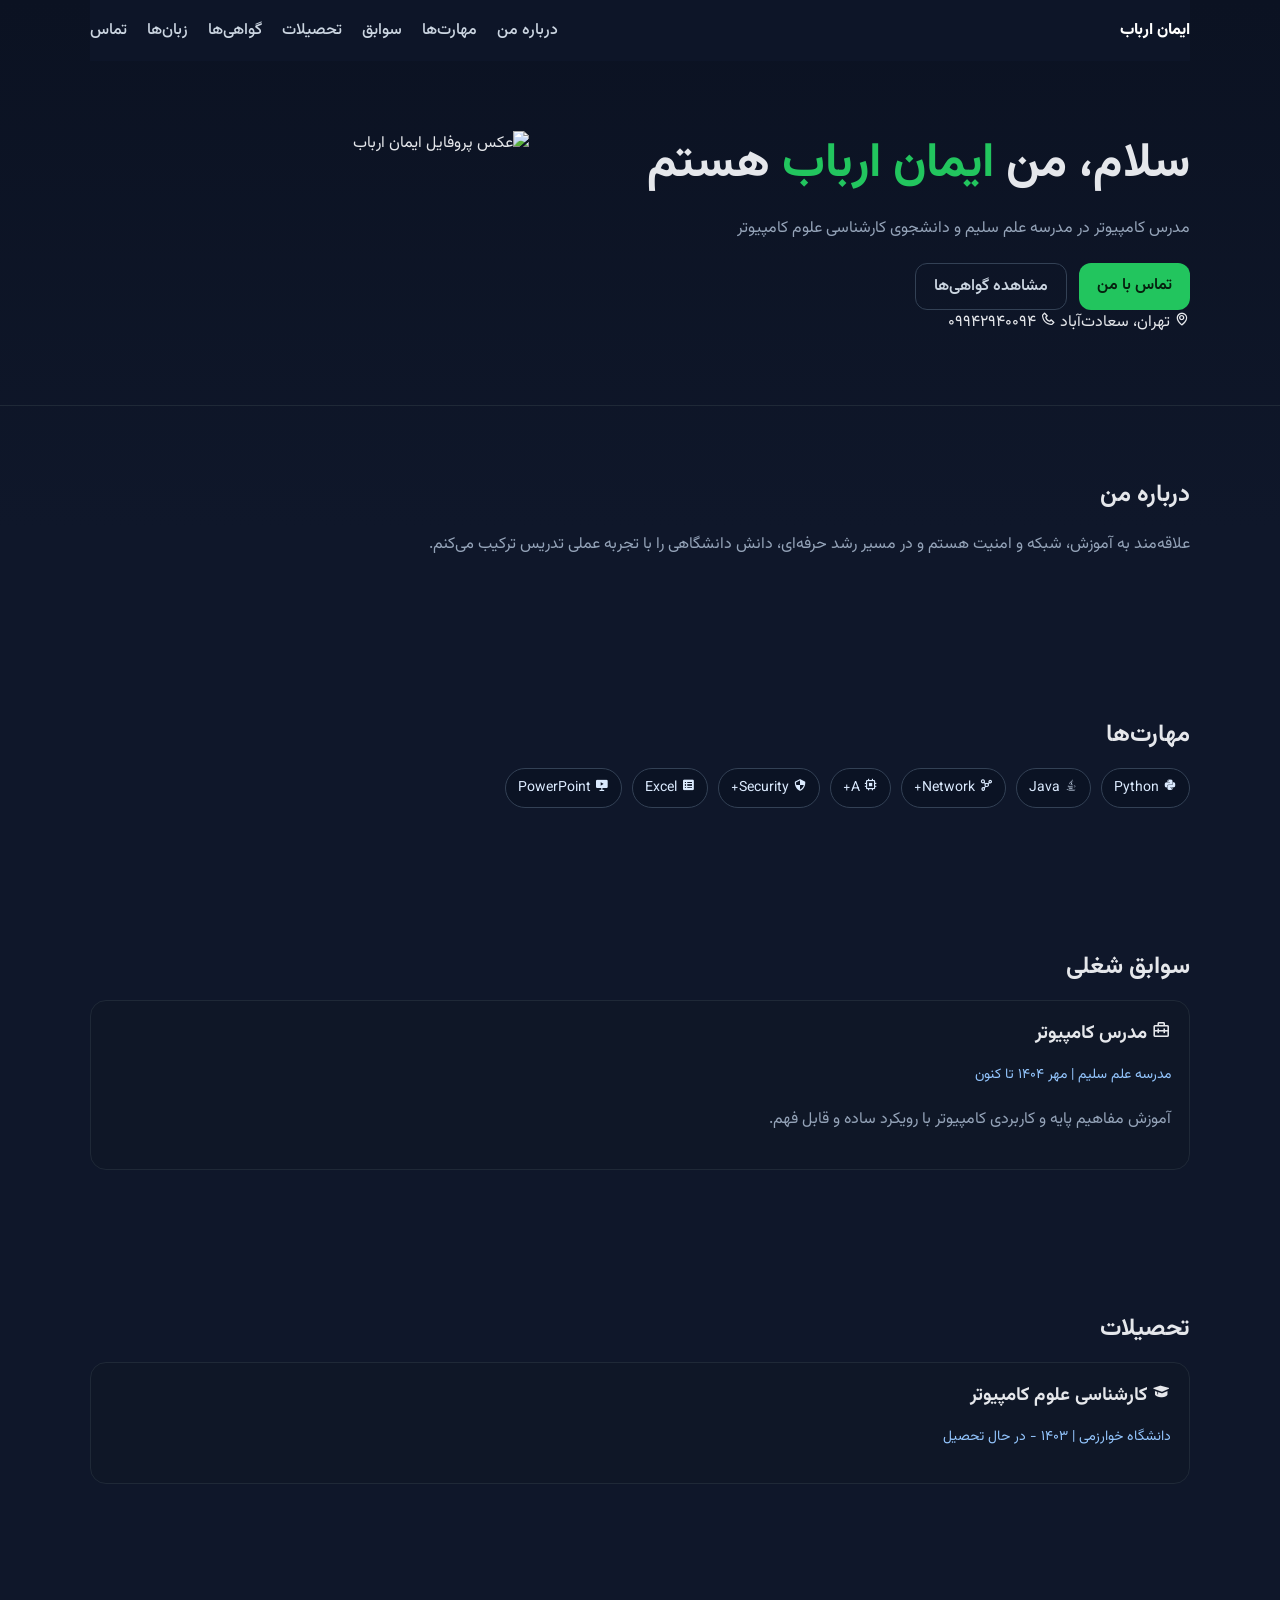
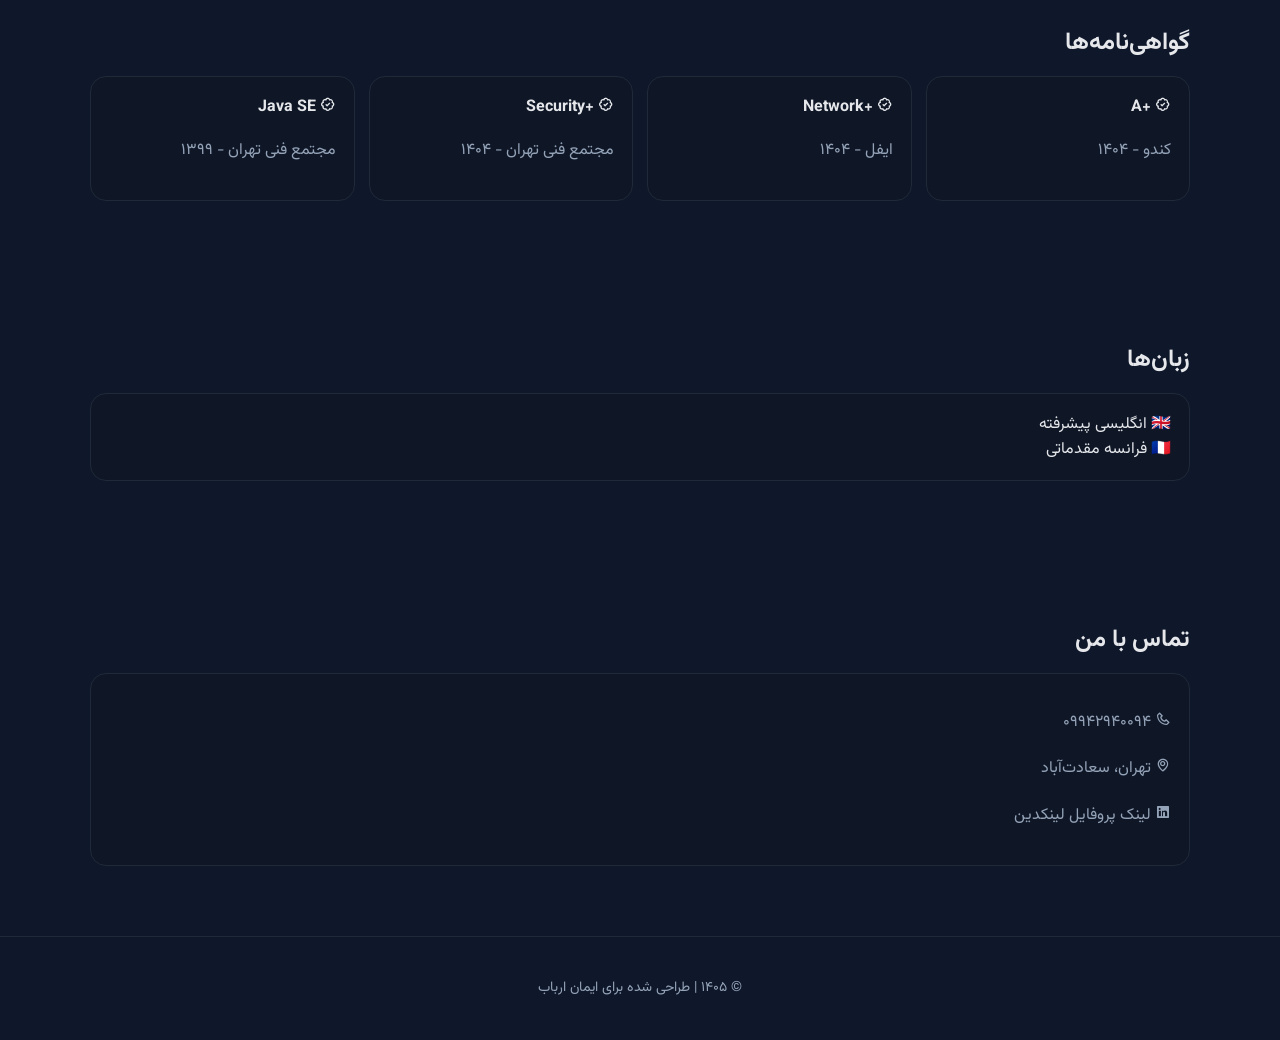
==== index.html @ 6af1b3fc "Update index.html" ====
<!DOCTYPE html>
<html lang="fa" dir="rtl">
<head>
  <meta charset="UTF-8" />
  <meta name="viewport" content="width=device-width, initial-scale=1.0" />
  <title>ایمان ارباب | پورتفولیو</title>
  <meta name="description" content="پورتفولیوی شخصی ایمان ارباب - مدرس کامپیوتر و دانشجوی علوم کامپیوتر">
  <link rel="preconnect" href="https://fonts.googleapis.com">
  <link rel="preconnect" href="https://fonts.gstatic.com" crossorigin>
  <link href="https://fonts.googleapis.com/css2?family=Vazirmatn:wght@300;400;500;700;800&display=swap" rel="stylesheet">
  <link href='https://unpkg.com/boxicons@2.1.4/css/boxicons.min.css' rel='stylesheet'>
  <link rel="stylesheet" href="style.css" />
</head>
<body>
  <header class="header" id="home">
    <nav class="nav container">
      <a href="#home" class="logo">ایمان ارباب</a>
      <ul class="nav-links" id="navLinks">
        <li><a href="#about">درباره من</a></li>
        <li><a href="#skills">مهارت‌ها</a></li>
        <li><a href="#experience">سوابق</a></li>
        <li><a href="#education">تحصیلات</a></li>
        <li><a href="#certificates">گواهی‌ها</a></li>
        <li><a href="#languages">زبان‌ها</a></li>
        <li><a href="#contact">تماس</a></li>
      </ul>
      <button class="menu-btn" id="menuBtn"><i class='bx bx-menu'></i></button>
    </nav>

    <section class="hero container">
      <div class="hero-text">
        <h1>سلام، من <span>ایمان ارباب</span> هستم</h1>
        <p class="lead">
          مدرس کامپیوتر در مدرسه علم سلیم و دانشجوی کارشناسی علوم کامپیوتر
        </p>
        <div class="hero-actions">
          <a href="#contact" class="btn primary">تماس با من</a>
          <a href="#certificates" class="btn ghost">مشاهده گواهی‌ها</a>
        </div>

        <div class="hero-mini">
          <span><i class='bx bx-map'></i> تهران، سعادت‌آباد</span>
          <span><i class='bx bx-phone'></i> ۰۹۹۴۲۹۴۰۰۹۴</span>
        </div>
      </div>

      <div class="hero-image-wrap">
        <img src="profile.jpg" alt="عکس پروفایل ایمان ارباب" class="hero-image">
      </div>
    </section>
  </header>

  <main>
    <section id="about" class="section container">
      <h2>درباره من</h2>
      <p>
        علاقه‌مند به آموزش، شبکه و امنیت هستم و در مسیر رشد حرفه‌ای،
        دانش دانشگاهی را با تجربه عملی تدریس ترکیب می‌کنم.
      </p>
    </section>

    <section id="skills" class="section container">
      <h2>مهارت‌ها</h2>
      <div class="chips">
        <span class="chip dev"><i class='bx bxl-python'></i> Python</span>
        <span class="chip dev"><i class='bx bxl-java'></i> Java</span>
        <span class="chip net"><i class='bx bx-network-chart'></i> Network+</span>
        <span class="chip net"><i class='bx bx-chip'></i> A+</span>
        <span class="chip sec"><i class='bx bx-shield-quarter'></i> Security+</span>
        <span class="chip office"><i class='bx bxs-spreadsheet'></i> Excel</span>
        <span class="chip office"><i class='bx bxs-slideshow'></i> PowerPoint</span>
      </div>
    </section>

    <section id="experience" class="section container">
      <h2>سوابق شغلی</h2>
      <article class="card hover-lift">
        <h3><i class='bx bx-briefcase-alt-2'></i> مدرس کامپیوتر</h3>
        <p class="meta">مدرسه علم سلیم | مهر ۱۴۰۴ تا کنون</p>
        <p>آموزش مفاهیم پایه و کاربردی کامپیوتر با رویکرد ساده و قابل فهم.</p>
      </article>
    </section>

    <section id="education" class="section container">
      <h2>تحصیلات</h2>
      <article class="card hover-lift">
        <h3><i class='bx bxs-graduation'></i> کارشناسی علوم کامپیوتر</h3>
        <p class="meta">دانشگاه خوارزمی | ۱۴۰۳ - در حال تحصیل</p>
      </article>
    </section>

    <section id="certificates" class="section container">
      <h2>گواهی‌نامه‌ها</h2>
      <div class="grid">
        <article class="card hover-lift"><h4><i class='bx bx-badge-check'></i> +A</h4><p>کندو - ۱۴۰۴</p></article>
        <article class="card hover-lift"><h4><i class='bx bx-badge-check'></i> +Network</h4><p>ایفل - ۱۴۰۴</p></article>
        <article class="card hover-lift"><h4><i class='bx bx-badge-check'></i> +Security</h4><p>مجتمع فنی تهران - ۱۴۰۴</p></article>
        <article class="card hover-lift"><h4><i class='bx bx-badge-check'></i> Java SE</h4><p>مجتمع فنی تهران - ۱۳۹۹</p></article>
      </div>
    </section>

    <section id="languages" class="section container">
      <h2>زبان‌ها</h2>
      <div class="card">
        <div class="lang-row">
          <div class="lang-title">🇬🇧 انگلیسی <span>پیشرفته</span></div>
          <div class="progress"><div style="width: 80%"></div></div>
        </div>
        <div class="lang-row">
          <div class="lang-title">🇫🇷 فرانسه <span>مقدماتی</span></div>
          <div class="progress"><div style="width: 18%"></div></div>
        </div>
      </div>
    </section>

    <section id="contact" class="section container">
      <h2>تماس با من</h2>
      <div class="card contact-card">
        <p><i class='bx bx-phone'></i> <a href="tel:09942940094">۰۹۹۴۲۹۴۰۰۹۴</a></p>
        <p><i class='bx bx-map'></i> تهران، سعادت‌آباد</p>
        <p><i class='bx bxl-linkedin-square'></i> <a href="#">لینک پروفایل لینکدین</a></p>
      </div>
    </section>
  </main>

  <footer class="footer">
    <p>© ۱۴۰۵ | طراحی شده برای ایمان ارباب</p>
  </footer>

  <script src="script.js"></script>
</body>
</html>
---- style.css ----
:root{
  --bg:#0f172a;
  --card:#111827;
  --text:#e5e7eb;
  --muted:#94a3b8;
  --primary:#22c55e;
  --primary-dark:#16a34a;
  --border:#1f2937;
}

*{box-sizing:border-box}
html{scroll-behavior:smooth}
body{
  margin:0;
  font-family:"Vazirmatn",sans-serif;
  background:linear-gradient(180deg,#0b1222,#0f172a 20%,#0f172a);
  color:var(--text);
}
a{color:inherit;text-decoration:none}

.container{width:min(1100px,92%);margin:auto}
.section{padding:70px 0}
h1,h2,h3,h4{margin:0 0 14px}
p{line-height:1.9;color:var(--muted)}

.header{
  border-bottom:1px solid var(--border);
  position:relative;
}

.nav{
  display:flex;
  align-items:center;
  justify-content:space-between;
  padding:18px 0;
  position:sticky;
  top:0;
  background:rgba(15,23,42,.85);
  backdrop-filter:blur(8px);
  z-index:50;
}
.logo{font-weight:800;color:#fff}
.nav-links{
  display:flex;gap:20px;list-style:none;margin:0;padding:0;
}
.nav-links a{color:#cbd5e1;font-weight:500}
.nav-links a:hover{color:#fff}
.menu-btn{
  display:none;
  background:none;border:none;color:#fff;font-size:24px;cursor:pointer;
}

.hero{
  display:grid;
  grid-template-columns:1.3fr .9fr;
  gap:28px;
  padding:70px 0;
}
.hero h1{font-size:clamp(30px,4vw,48px);line-height:1.4}
.hero h1 span{color:var(--primary)}
.hero-actions{display:flex;gap:12px;margin-top:18px}
.btn{
  padding:10px 18px;border-radius:12px;font-weight:600;display:inline-block;
}
.btn.primary{background:var(--primary);color:#06210f}
.btn.primary:hover{background:var(--primary-dark)}
.btn.ghost{border:1px solid #334155;color:#cbd5e1}

.hero-card,.card,.contact-box{
  background:rgba(17,24,39,.7);
  border:1px solid var(--border);
  border-radius:16px;
  padding:18px;
}
.hero-card ul{margin:8px 0 0;padding-right:18px;color:#cbd5e1}
.hero-card li{margin-bottom:8px}

.chips{display:flex;flex-wrap:wrap;gap:10px}
.chips span{
  border:1px solid #334155;
  padding:8px 12px;border-radius:999px;
  background:#0b1324;color:#dbeafe;font-size:14px;
}

.timeline{display:grid;gap:12px}
.meta{color:#93c5fd;font-size:14px}
.grid{
  display:grid;
  grid-template-columns:repeat(auto-fit,minmax(220px,1fr));
  gap:14px;
}

.footer{
  text-align:center;
  padding:24px 0;
  border-top:1px solid var(--border);
  color:#94a3b8;
  font-size:14px;
}

@media (max-width:850px){
  .hero{grid-template-columns:1fr}
  .menu-btn{display:block}
  .nav-links{
    position:absolute;
    top:68px;left:0;right:0;
    background:#0b1222;
    border-top:1px solid var(--border);
    display:none;
    flex-direction:column;
    padding:14px 4%;
  }
  .nav-links.show{display:flex}
}
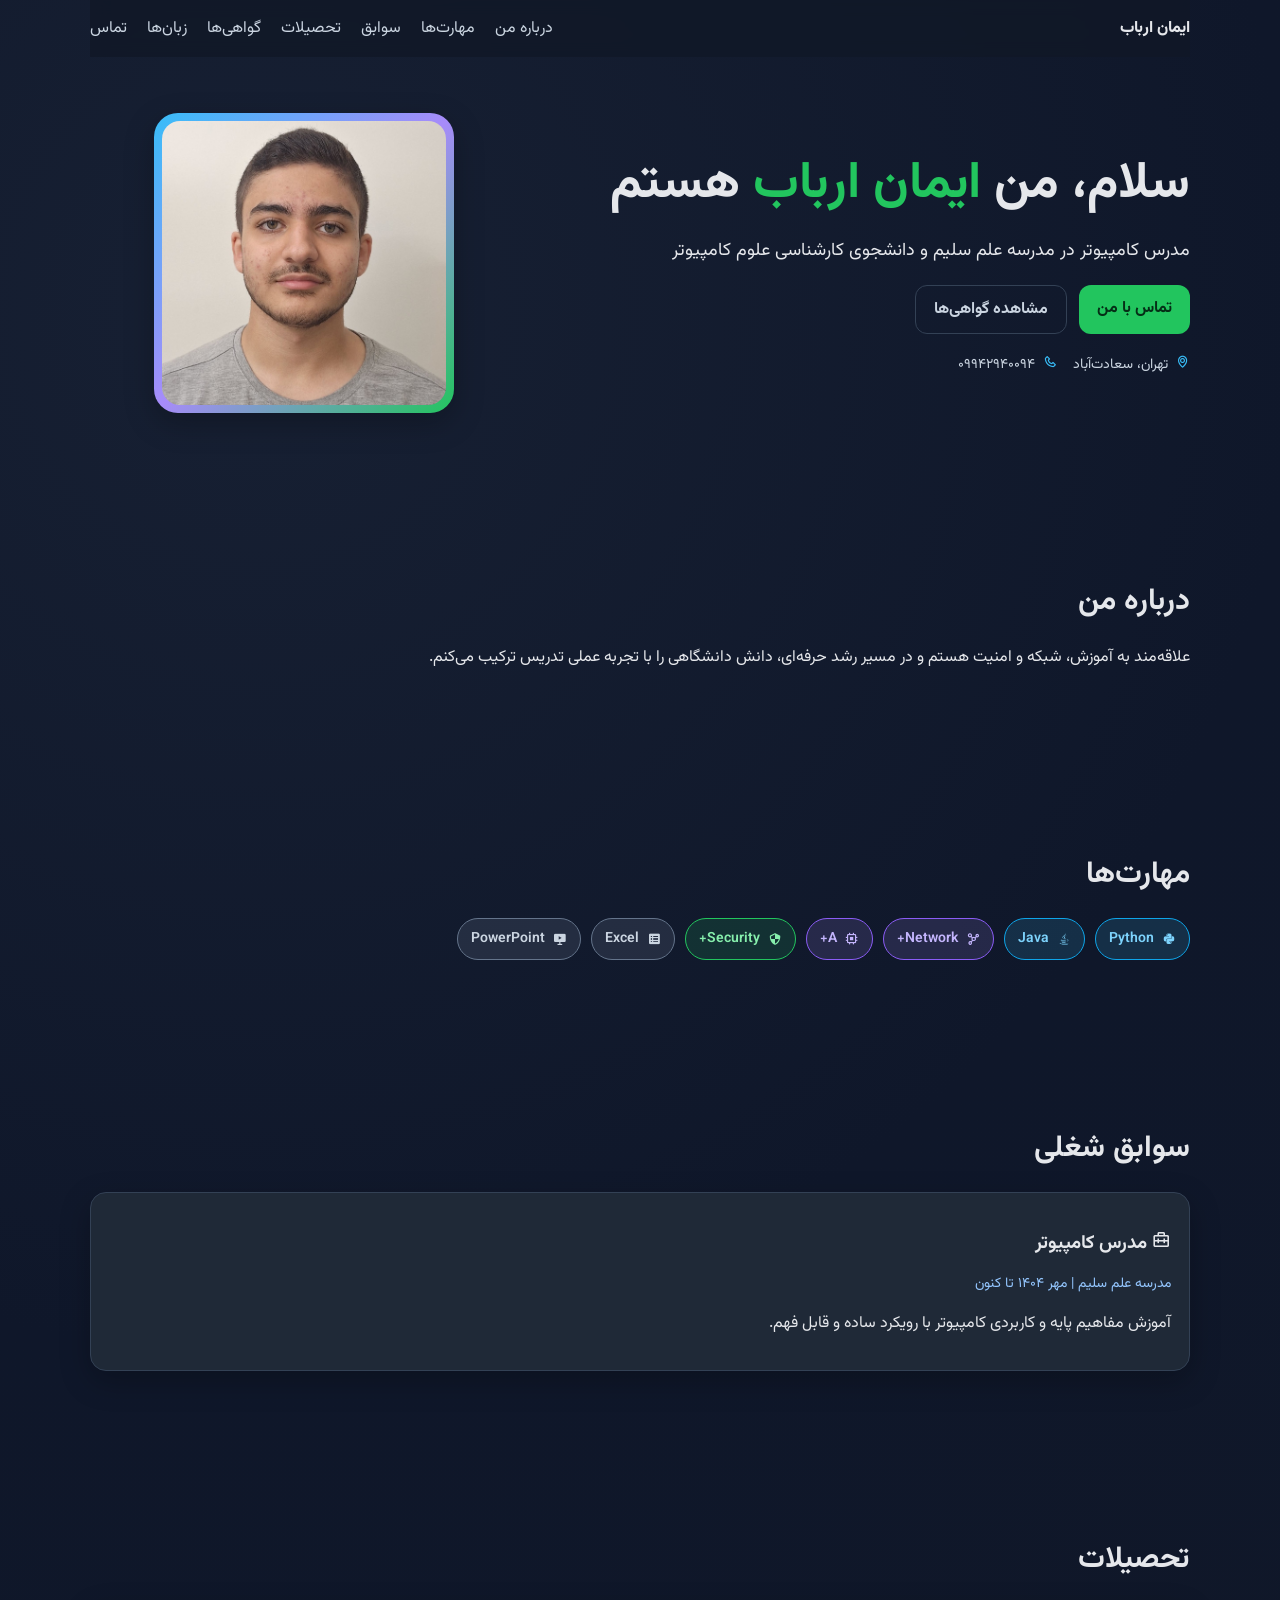
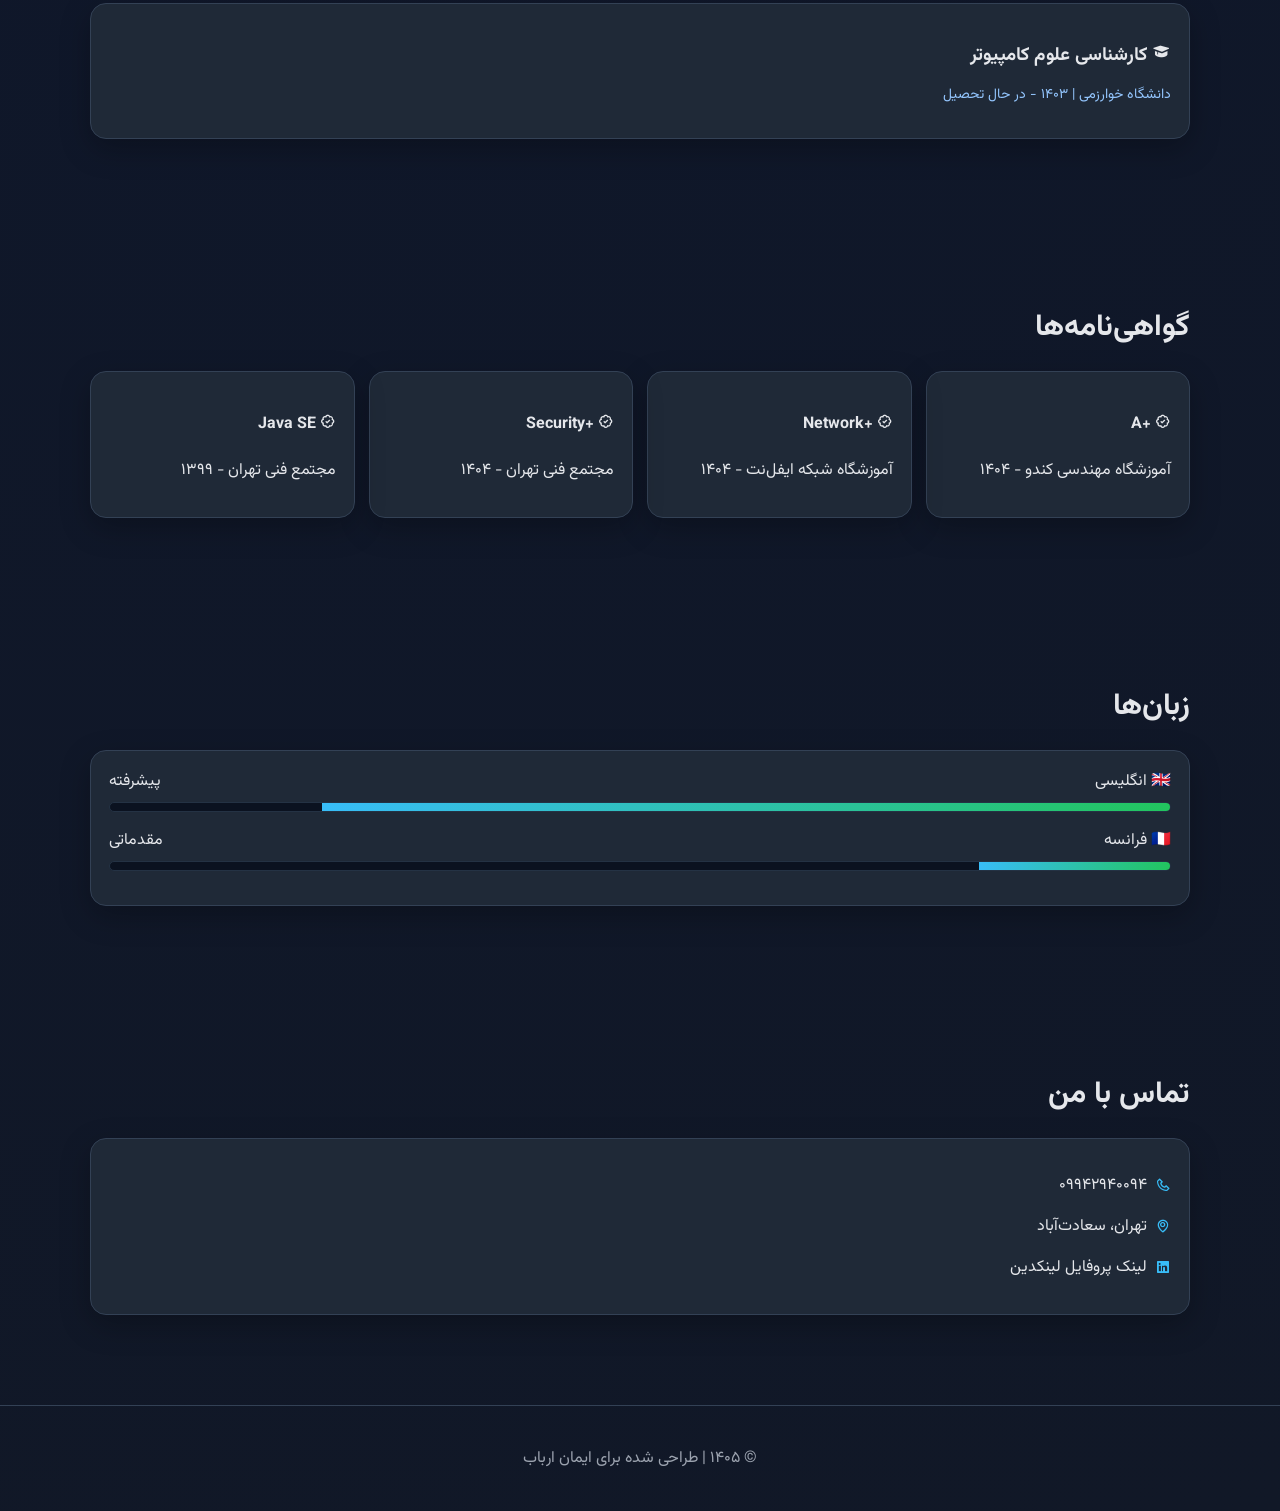
==== commit 73e7154e: "Update index.html" ====
--- a/index.html
+++ b/index.html
@@ -92,8 +92,8 @@
     <section id="certificates" class="section container">
       <h2>گواهی‌نامه‌ها</h2>
       <div class="grid">
-        <article class="card hover-lift"><h4><i class='bx bx-badge-check'></i> +A</h4><p>کندو - ۱۴۰۴</p></article>
-        <article class="card hover-lift"><h4><i class='bx bx-badge-check'></i> +Network</h4><p>ایفل - ۱۴۰۴</p></article>
+        <article class="card hover-lift"><h4><i class='bx bx-badge-check'></i> +A</h4><p>آموزشگاه مهندسی کندو - ۱۴۰۴</p></article>
+        <article class="card hover-lift"><h4><i class='bx bx-badge-check'></i> +Network</h4><p>آموزشگاه شبکه ایفل‌نت - ۱۴۰۴</p></article>
         <article class="card hover-lift"><h4><i class='bx bx-badge-check'></i> +Security</h4><p>مجتمع فنی تهران - ۱۴۰۴</p></article>
         <article class="card hover-lift"><h4><i class='bx bx-badge-check'></i> Java SE</h4><p>مجتمع فنی تهران - ۱۳۹۹</p></article>
       </div>
--- a/style.css
+++ b/style.css
@@ -1,11 +1,14 @@
 :root{
-  --bg:#0f172a;
-  --card:#111827;
+  --bg:#111827;
+  --bg-soft:#0f172a;
+  --card:#1f2937;
   --text:#e5e7eb;
-  --muted:#94a3b8;
-  --primary:#22c55e;
-  --primary-dark:#16a34a;
-  --border:#1f2937;
+  --muted:#9ca3af;
+  --primary:#22c55e;     /* سبز */
+  --accent:#38bdf8;      /* آبی مکمل */
+  --violet:#a78bfa;      /* accent دوم برای تگ‌ها */
+  --border:#334155;
+  --shadow: 0 10px 30px rgba(0,0,0,.25);
 }
 
 *{box-sizing:border-box}
@@ -13,103 +16,112 @@
 body{
   margin:0;
   font-family:"Vazirmatn",sans-serif;
-  background:linear-gradient(180deg,#0b1222,#0f172a 20%,#0f172a);
+  background: radial-gradient(circle at 20% 10%, #172033 0%, var(--bg-soft) 35%, var(--bg) 100%);
   color:var(--text);
 }
-a{color:inherit;text-decoration:none}
-
+a{text-decoration:none;color:inherit}
 .container{width:min(1100px,92%);margin:auto}
 .section{padding:70px 0}
-h1,h2,h3,h4{margin:0 0 14px}
-p{line-height:1.9;color:var(--muted)}
+h2{margin-bottom:20px;font-size:30px}
 
-.header{
-  border-bottom:1px solid var(--border);
+.nav{
+  display:flex;justify-content:space-between;align-items:center;
+  padding:16px 0;position:sticky;top:0;z-index:100;
+  background:rgba(17,24,39,.8);backdrop-filter:blur(8px);
+}
+.logo{font-weight:800}
+.nav-links{display:flex;gap:20px;list-style:none;margin:0;padding:0}
+.nav-links a{color:#cbd5e1}
+.nav-links a:hover{color:#fff}
+.menu-btn{display:none;background:none;border:none;color:#fff;font-size:28px}
+
+.hero{
+  display:grid;grid-template-columns:1.2fr .8fr;gap:30px;align-items:center;
+  padding:56px 0 70px;
+}
+.kicker{color:var(--accent);margin-bottom:8px}
+.hero h1{font-size:clamp(32px,4vw,52px);line-height:1.35;margin:0 0 10px}
+.hero h1 span{color:var(--primary)}
+.lead{font-size:18px}
+.hero-actions{display:flex;gap:12px;margin:20px 0}
+.btn{padding:11px 18px;border-radius:12px;font-weight:700}
+.btn.primary{background:var(--primary);color:#052e16}
+.btn.ghost{border:1px solid var(--border);color:#cbd5e1}
+.hero-mini{display:flex;flex-wrap:wrap;gap:16px;color:#cbd5e1;font-size:14px}
+.hero-mini i{color:var(--accent);margin-left:4px}
+
+.hero-image-wrap{
   position:relative;
+  width:300px;height:300px;margin:auto;
+  border-radius:24px;
+  padding:8px;
+  background:linear-gradient(135deg,var(--accent),var(--violet),var(--primary));
+  box-shadow:var(--shadow);
+}
+.hero-image{
+  width:100%;height:100%;object-fit:cover;
+  border-radius:18px;display:block;
 }
 
-.nav{
-  display:flex;
-  align-items:center;
-  justify-content:space-between;
-  padding:18px 0;
-  position:sticky;
-  top:0;
-  background:rgba(15,23,42,.85);
-  backdrop-filter:blur(8px);
-  z-index:50;
-}
-.logo{font-weight:800;color:#fff}
-.nav-links{
-  display:flex;gap:20px;list-style:none;margin:0;padding:0;
-}
-.nav-links a{color:#cbd5e1;font-weight:500}
-.nav-links a:hover{color:#fff}
-.menu-btn{
-  display:none;
-  background:none;border:none;color:#fff;font-size:24px;cursor:pointer;
-}
-
-.hero{
-  display:grid;
-  grid-template-columns:1.3fr .9fr;
-  gap:28px;
-  padding:70px 0;
-}
-.hero h1{font-size:clamp(30px,4vw,48px);line-height:1.4}
-.hero h1 span{color:var(--primary)}
-.hero-actions{display:flex;gap:12px;margin-top:18px}
-.btn{
-  padding:10px 18px;border-radius:12px;font-weight:600;display:inline-block;
-}
-.btn.primary{background:var(--primary);color:#06210f}
-.btn.primary:hover{background:var(--primary-dark)}
-.btn.ghost{border:1px solid #334155;color:#cbd5e1}
-
-.hero-card,.card,.contact-box{
-  background:rgba(17,24,39,.7);
+.card{
+  background:var(--card);
   border:1px solid var(--border);
   border-radius:16px;
   padding:18px;
+  box-shadow:var(--shadow);
 }
-.hero-card ul{margin:8px 0 0;padding-right:18px;color:#cbd5e1}
-.hero-card li{margin-bottom:8px}
+.hover-lift{transition:.25s ease}
+.hover-lift:hover{transform:translateY(-6px);border-color:#475569}
+
+.meta{color:#93c5fd;font-size:14px;margin-top:-4px}
 
 .chips{display:flex;flex-wrap:wrap;gap:10px}
-.chips span{
-  border:1px solid #334155;
-  padding:8px 12px;border-radius:999px;
-  background:#0b1324;color:#dbeafe;font-size:14px;
+.chip{
+  display:inline-flex;align-items:center;gap:8px;
+  padding:9px 13px;border-radius:999px;font-size:14px;font-weight:600;
+  border:1px solid transparent;
 }
+.chip.dev{background:rgba(56,189,248,.14); color:#7dd3fc; border-color:#0ea5e9}
+.chip.net{background:rgba(167,139,250,.14); color:#c4b5fd; border-color:#8b5cf6}
+.chip.sec{background:rgba(34,197,94,.14); color:#86efac; border-color:#22c55e}
+.chip.office{background:rgba(148,163,184,.14); color:#cbd5e1; border-color:#64748b}
 
-.timeline{display:grid;gap:12px}
-.meta{color:#93c5fd;font-size:14px}
 .grid{
   display:grid;
   grid-template-columns:repeat(auto-fit,minmax(220px,1fr));
   gap:14px;
 }
 
+.lang-row{margin-bottom:16px}
+.lang-title{display:flex;justify-content:space-between;margin-bottom:8px}
+.progress{
+  width:100%;height:10px;background:#0b1220;border-radius:999px;overflow:hidden;
+  border:1px solid #243244;
+}
+.progress div{
+  height:100%;
+  background:linear-gradient(90deg,var(--accent),var(--primary));
+}
+
+.contact-card p{display:flex;align-items:center;gap:8px}
+.contact-card i{color:var(--accent)}
+
 .footer{
+  border-top:1px solid var(--border);
   text-align:center;
+  color:var(--muted);
   padding:24px 0;
-  border-top:1px solid var(--border);
-  color:#94a3b8;
-  font-size:14px;
+  margin-top:20px;
 }
 
 @media (max-width:850px){
   .hero{grid-template-columns:1fr}
+  .hero-image-wrap{width:240px;height:240px}
   .menu-btn{display:block}
   .nav-links{
-    position:absolute;
-    top:68px;left:0;right:0;
-    background:#0b1222;
+    position:absolute;top:64px;left:0;right:0;background:#0b1220;
     border-top:1px solid var(--border);
-    display:none;
-    flex-direction:column;
-    padding:14px 4%;
+    display:none;flex-direction:column;padding:14px 4%;
   }
   .nav-links.show{display:flex}
 }
-
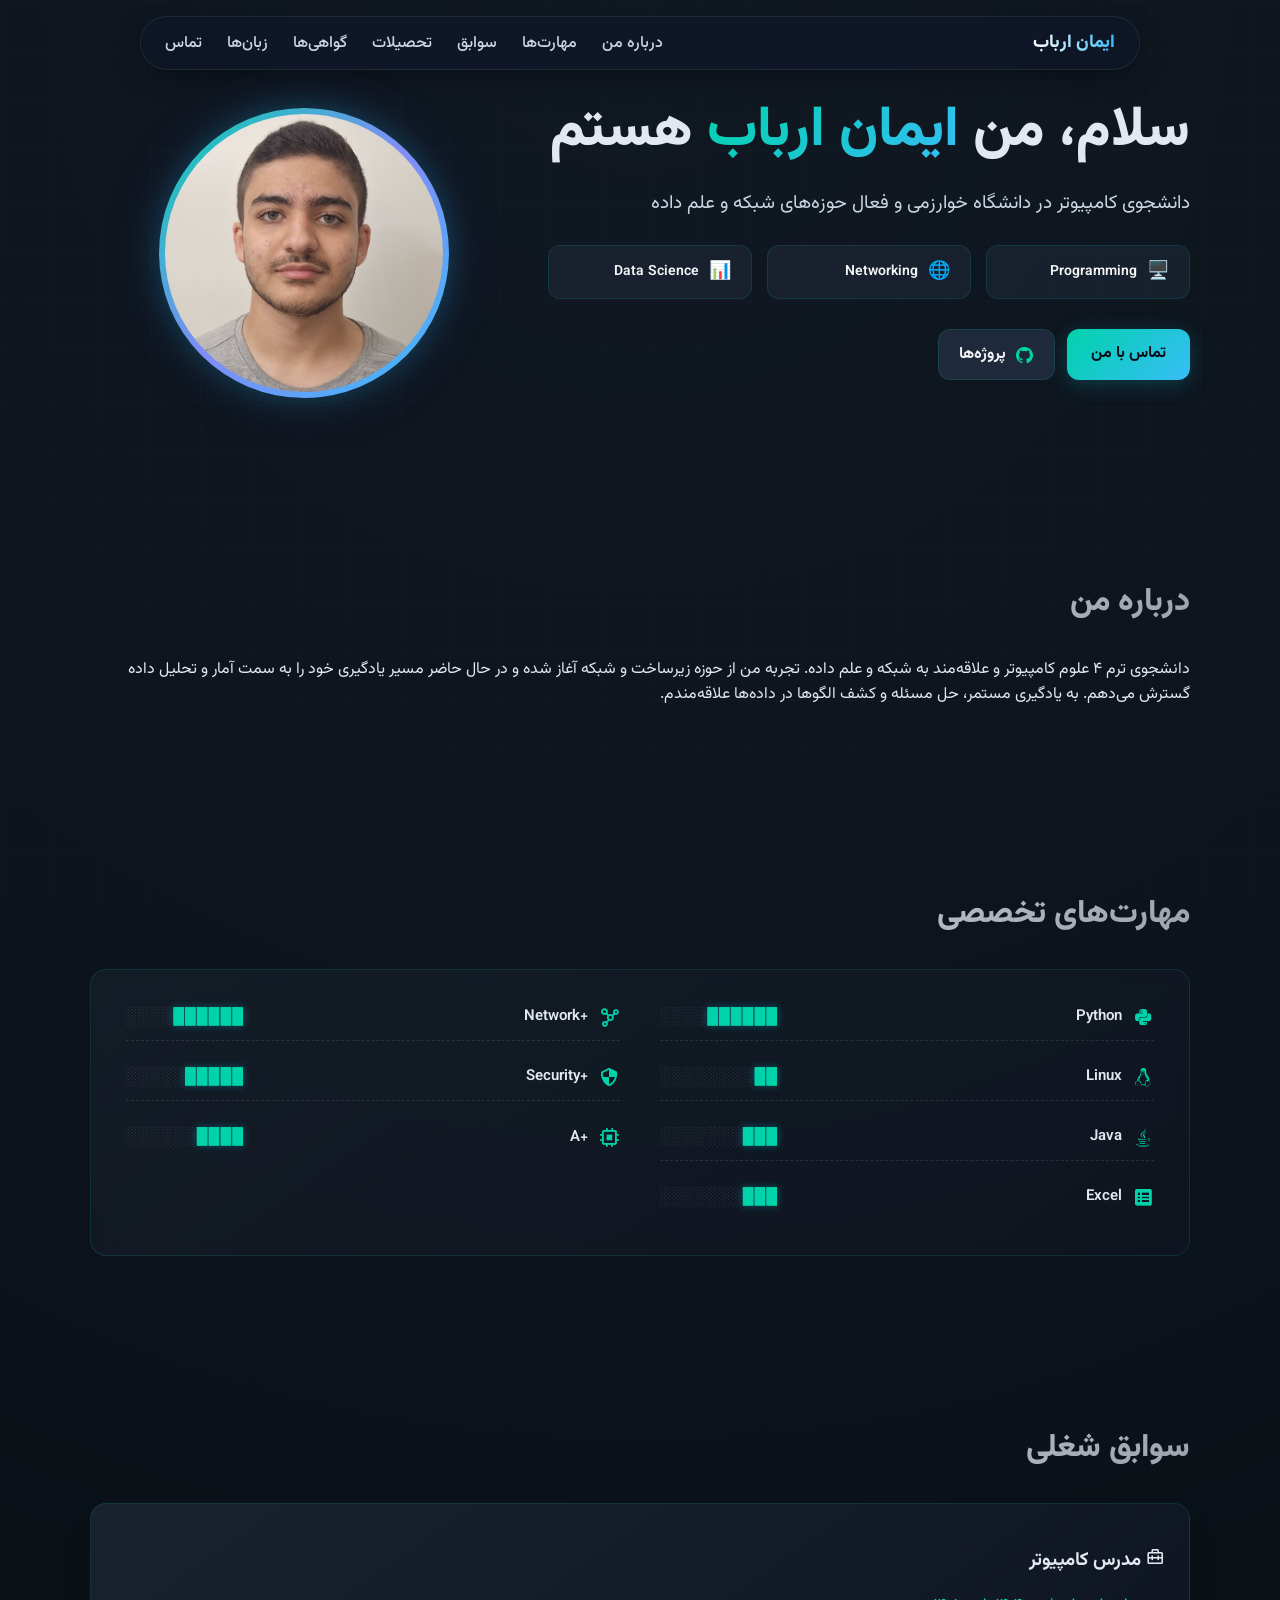
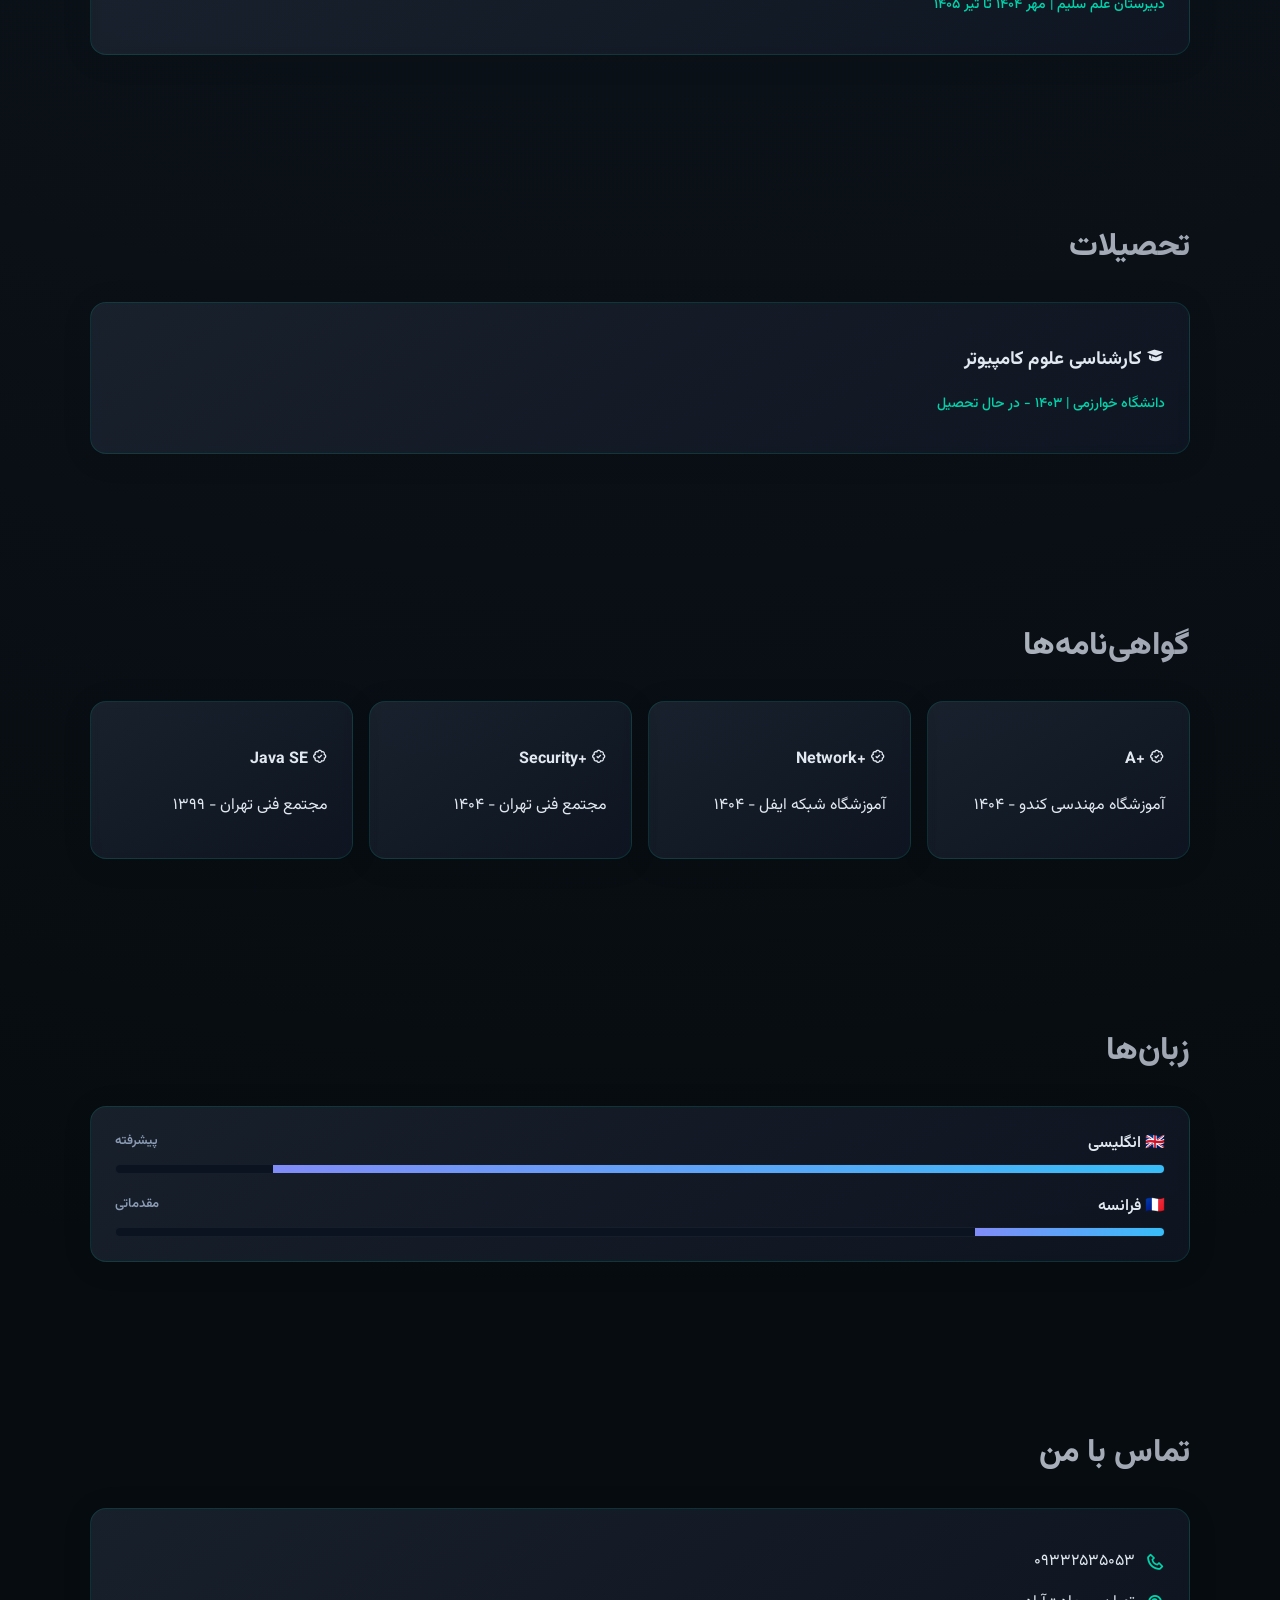
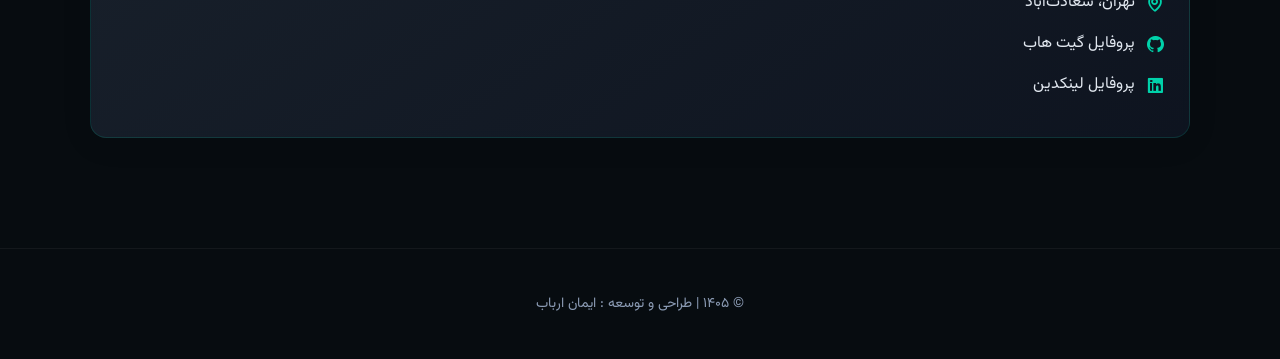
==== commit b687b11a: "Update index.html" ====
--- a/index.html
+++ b/index.html
@@ -4,7 +4,7 @@
   <meta charset="UTF-8" />
   <meta name="viewport" content="width=device-width, initial-scale=1.0" />
   <title>ایمان ارباب | پورتفولیو</title>
-  <meta name="description" content="پورتفولیوی شخصی ایمان ارباب - مدرس کامپیوتر و دانشجوی علوم کامپیوتر">
+  <meta name="description" content="پورتفولیوی شخصی ایمان ارباب - متخصص شبکه، علم داده و علوم کامپیوتر">
   <link rel="preconnect" href="https://fonts.googleapis.com">
   <link rel="preconnect" href="https://fonts.gstatic.com" crossorigin>
   <link href="https://fonts.googleapis.com/css2?family=Vazirmatn:wght@300;400;500;700;800&display=swap" rel="stylesheet">
@@ -31,57 +31,101 @@
       <div class="hero-text">
         <h1>سلام، من <span>ایمان ارباب</span> هستم</h1>
         <p class="lead">
-          مدرس کامپیوتر در مدرسه علم سلیم و دانشجوی کارشناسی علوم کامپیوتر
+          دانشجوی کامپیوتر در دانشگاه خوارزمی و فعال حوزه‌های شبکه و علم داده
         </p>
+        
+        <!-- سکشن سه ستونه هویت حرفه‌ای فوری (تغییر بند ۱۰) -->
+        <div class="hero-pillars">
+          <div class="pillar-item">
+            <span class="pillar-icon">🖥️</span>
+            <h4>Programming</h4>
+          </div>
+          <div class="pillar-item">
+            <span class="pillar-icon">🌐</span>
+            <h4>Networking</h4>
+          </div>
+          <div class="pillar-item">
+            <span class="pillar-icon">📊</span>
+            <h4>Data Science</h4>
+          </div>
+        </div>
+
         <div class="hero-actions">
           <a href="#contact" class="btn primary">تماس با من</a>
-          <a href="#certificates" class="btn ghost">مشاهده گواهی‌ها</a>
+          <a href="https://github.com/arbabiman" target="_blank" class="btn github-btn"><i class='bx bxl-github'></i> پروژه‌ها</a>
+          
         </div>
 
-        <div class="hero-mini">
-          <span><i class='bx bx-map'></i> تهران، سعادت‌آباد</span>
-          <span><i class='bx bx-phone'></i> ۰۹۹۴۲۹۴۰۰۹۴</span>
-        </div>
       </div>
 
-      <div class="hero-image-wrap">
-        <img src="profile.jpg" alt="عکس پروفایل ایمان ارباب" class="hero-image">
+      <div class="hero-image-outer">
+        <div class="hero-image-wrap">
+          <img src="profile.jpg" alt="عکس پروفایل ایمان ارباب" class="hero-image">
+        </div>
       </div>
     </section>
   </header>
 
   <main>
-    <section id="about" class="section container">
+    <section id="about" class="section container hidden-animate">
       <h2>درباره من</h2>
       <p>
-        علاقه‌مند به آموزش، شبکه و امنیت هستم و در مسیر رشد حرفه‌ای،
-        دانش دانشگاهی را با تجربه عملی تدریس ترکیب می‌کنم.
+        دانشجوی ترم ۴ علوم کامپیوتر و علاقه‌مند به شبکه و علم داده. تجربه من از حوزه زیرساخت و شبکه آغاز شده و در حال حاضر مسیر یادگیری خود را به سمت آمار و تحلیل داده گسترش می‌دهم. به یادگیری مستمر، حل مسئله و کشف الگوها در داده‌ها علاقه‌مندم.
       </p>
     </section>
 
-    <section id="skills" class="section container">
-      <h2>مهارت‌ها</h2>
-      <div class="chips">
-        <span class="chip dev"><i class='bx bxl-python'></i> Python</span>
-        <span class="chip dev"><i class='bx bxl-java'></i> Java</span>
-        <span class="chip net"><i class='bx bx-network-chart'></i> Network+</span>
-        <span class="chip net"><i class='bx bx-chip'></i> A+</span>
-        <span class="chip sec"><i class='bx bx-shield-quarter'></i> Security+</span>
-        <span class="chip office"><i class='bx bxs-spreadsheet'></i> Excel</span>
-        <span class="chip office"><i class='bx bxs-slideshow'></i> PowerPoint</span>
+    <section id="skills" class="section container hidden-animate">
+      <h2>مهارت‌های تخصصی</h2>
+      <div class="terminal-skills-grid">
+        
+        <div class="term-skill">
+          <span class="term-name"><i class='bx bxl-python'></i> Python</span>
+          <span class="term-bar"><span class="solid">██████</span><span class="dotted">░░░░</span></span>
+        </div>
+
+        <div class="term-skill">
+          <span class="term-name"><i class='bx bx-network-chart'></i> +Network</span>
+          <span class="term-bar"><span class="solid">██████</span><span class="dotted">░░░░</span></span>
+        </div>
+        
+        <div class="term-skill">
+          <span class="term-name"><i class='bx bxl-tux'></i> Linux</span>
+          <span class="term-bar"><span class="solid">██</span><span class="dotted">░░░░░░░░</span></span>
+        </div>
+        
+        <div class="term-skill">
+          <span class="term-name"><i class='bx bx-shield-quarter'></i> +Security</span>
+          <span class="term-bar"><span class="solid">█████</span><span class="dotted">░░░░░</span></span>
+        </div>
+
+        <div class="term-skill">
+          <span class="term-name"><i class='bx bxl-java'></i> Java</span>
+          <span class="term-bar"><span class="solid">███</span><span class="dotted">░░░░░░░</span></span>
+        </div>
+
+        <div class="term-skill">
+          <span class="term-name"><i class='bx bx-chip'></i> +A</span>
+          <span class="term-bar"><span class="solid">████</span><span class="dotted">░░░░░░</span></span>
+        </div>
+
+        <div class="term-skill">
+          <span class="term-name"><i class='bx bxs-spreadsheet'></i> Excel</span>
+          <span class="term-bar"><span class="solid">███</span><span class="dotted">░░░░░░░</span></span>
+        </div>
+
       </div>
     </section>
+         
 
-    <section id="experience" class="section container">
+    <section id="experience" class="section container hidden-animate">
       <h2>سوابق شغلی</h2>
       <article class="card hover-lift">
         <h3><i class='bx bx-briefcase-alt-2'></i> مدرس کامپیوتر</h3>
-        <p class="meta">مدرسه علم سلیم | مهر ۱۴۰۴ تا کنون</p>
-        <p>آموزش مفاهیم پایه و کاربردی کامپیوتر با رویکرد ساده و قابل فهم.</p>
+        <p class="meta">دبیرستان علم سلیم | مهر ۱۴۰۴ تا تیر ۱۴۰۵</p>
       </article>
     </section>
 
-    <section id="education" class="section container">
+    <section id="education" class="section container hidden-animate">
       <h2>تحصیلات</h2>
       <article class="card hover-lift">
         <h3><i class='bx bxs-graduation'></i> کارشناسی علوم کامپیوتر</h3>
@@ -89,22 +133,22 @@
       </article>
     </section>
 
-    <section id="certificates" class="section container">
+    <section id="certificates" class="section container hidden-animate">
       <h2>گواهی‌نامه‌ها</h2>
       <div class="grid">
         <article class="card hover-lift"><h4><i class='bx bx-badge-check'></i> +A</h4><p>آموزشگاه مهندسی کندو - ۱۴۰۴</p></article>
-        <article class="card hover-lift"><h4><i class='bx bx-badge-check'></i> +Network</h4><p>آموزشگاه شبکه ایفل‌نت - ۱۴۰۴</p></article>
+        <article class="card hover-lift"><h4><i class='bx bx-badge-check'></i> +Network</h4><p>آموزشگاه شبکه ایفل - ۱۴۰۴</p></article>
         <article class="card hover-lift"><h4><i class='bx bx-badge-check'></i> +Security</h4><p>مجتمع فنی تهران - ۱۴۰۴</p></article>
         <article class="card hover-lift"><h4><i class='bx bx-badge-check'></i> Java SE</h4><p>مجتمع فنی تهران - ۱۳۹۹</p></article>
       </div>
     </section>
 
-    <section id="languages" class="section container">
+    <section id="languages" class="section container hidden-animate">
       <h2>زبان‌ها</h2>
       <div class="card">
         <div class="lang-row">
           <div class="lang-title">🇬🇧 انگلیسی <span>پیشرفته</span></div>
-          <div class="progress"><div style="width: 80%"></div></div>
+          <div class="progress"><div style="width: 85%"></div></div>
         </div>
         <div class="lang-row">
           <div class="lang-title">🇫🇷 فرانسه <span>مقدماتی</span></div>
@@ -113,18 +157,19 @@
       </div>
     </section>
 
-    <section id="contact" class="section container">
+    <section id="contact" class="section container hidden-animate">
       <h2>تماس با من</h2>
       <div class="card contact-card">
-        <p><i class='bx bx-phone'></i> <a href="tel:09942940094">۰۹۹۴۲۹۴۰۰۹۴</a></p>
+        <p><i class='bx bx-phone'></i> <a href="tel:09332535053">۰۹۳۳۲۵۳۵۰۵۳</a></p>
         <p><i class='bx bx-map'></i> تهران، سعادت‌آباد</p>
-        <p><i class='bx bxl-linkedin-square'></i> <a href="#">لینک پروفایل لینکدین</a></p>
+        <p><i class='bx bxl-github'></i> <a href="https://github.com/arbabiman" target="_blank">پروفایل گیت هاب</a></p>
+        <p><i class='bx bxl-linkedin-square'></i> <a href="#" target="_blank">پروفایل لینکدین</a></p>
       </div>
     </section>
   </main>
 
   <footer class="footer">
-    <p>© ۱۴۰۵ | طراحی شده برای ایمان ارباب</p>
+    <p>© ۱۴۰۵ | طراحی و توسعه : ایمان ارباب</p>
   </footer>
 
   <script src="script.js"></script>
--- a/style.css
+++ b/style.css
@@ -1,127 +1,368 @@
-:root{
-  --bg:#111827;
-  --bg-soft:#0f172a;
-  --card:#1f2937;
-  --text:#e5e7eb;
-  --muted:#9ca3af;
-  --primary:#22c55e;     /* سبز */
-  --accent:#38bdf8;      /* آبی مکمل */
-  --violet:#a78bfa;      /* accent دوم برای تگ‌ها */
-  --border:#334155;
-  --shadow: 0 10px 30px rgba(0,0,0,.25);
+/* پالت شماره ۳: Mint Slate (لوکس، باوقار و فوق‌حرفه‌ای) */
+:root {
+  --bg: #070c10;        /* زغال‌سنگی با تهونِ آبیِ سرد */
+  --bg-soft: #101822;   /* دودیِ سرد (هاله‌ی نوریِ کاملاً خنثی و جذاب) */
+  --card: #17212b;      /* کارت‌های تیره و یکدست */
+  --text: #e2e8f0;      /* سفیدِ ماتِ استخوانی */
+  --muted: #8b9bb4;     /* خاکستریِ سرد */
+
+  --primary: #00d2aa;   /* سبزِ نعنایی/کله‌غازیِ زنده (Mint Teal) */
+  --accent: #38bdf8;    /* آبی روشن برای تگ‌ها */
+  --violet: #818cf8;    /* آبی-بنفش */
+
+  --border: rgba(0, 210, 170, 0.15);
+  --shadow: 0 20px 40px rgba(0, 0, 0, 0.5);
 }
 
 *{box-sizing:border-box}
 html{scroll-behavior:smooth}
+
 body{
   margin:0;
   font-family:"Vazirmatn",sans-serif;
-  background: radial-gradient(circle at 20% 10%, #172033 0%, var(--bg-soft) 35%, var(--bg) 100%);
+  background: radial-gradient(circle at 50% 0%, var(--bg-soft) 0%, var(--bg) 80%);
   color:var(--text);
-}
+  position: relative;
+}
+
+/* لایه گرید پس‌زمینه مهندسی و مدرن (تغییر بند ۲) */
+body::before{
+  content:"";
+  position:fixed;
+  inset:0;
+  background-image:
+    linear-gradient(rgba(255,255,255,.015) 1px, transparent 1px),
+    linear-gradient(90deg, rgba(255,255,255,.015) 1px, transparent 1px);
+  background-size:50px 50px;
+  pointer-events:none;
+  z-index: 1;
+}
+
 a{text-decoration:none;color:inherit}
-.container{width:min(1100px,92%);margin:auto}
-.section{padding:70px 0}
-h2{margin-bottom:20px;font-size:30px}
-
-.nav{
-  display:flex;justify-content:space-between;align-items:center;
-  padding:16px 0;position:sticky;top:0;z-index:100;
-  background:rgba(17,24,39,.8);backdrop-filter:blur(8px);
-}
-.logo{font-weight:800}
-.nav-links{display:flex;gap:20px;list-style:none;margin:0;padding:0}
-.nav-links a{color:#cbd5e1}
-.nav-links a:hover{color:#fff}
+.container{width:min(1100px,92%);margin:auto; position: relative; z-index: 2;}
+.section {
+  padding: 70px 0;
+  scroll-margin-top: 90px; /* فوت کوزه‌گری: وقتی روی لینک‌های منو کلیک می‌کنی، تگ h2 دقیقاً زیرِ کپسول وایسه، نه پشتش! */
+}
+h2{margin-bottom:30px;font-size:32px; font-weight: 800; background: linear-gradient(135deg, #fff 0%, #9ca3af 100%); -webkit-background-clip: text; -webkit-text-fill-color: transparent;}
+
+/* ناوبری هوشمند */
+.nav {
+  display: flex;
+  justify-content: space-between;
+  align-items: center;
+  padding: 12px 24px;
+  position: fixed;
+  top: 16px; /* فاصله گرفتن از سقف */
+  left: 0;
+  right: 0;
+  width: min(1000px, 92%);
+  margin: 0 auto;
+  z-index: 1000;
+  background: rgba(15, 23, 42, 0.75); /* سورمه‌ای-دودیِ نیمه‌شفاف */
+  backdrop-filter: blur(16px);
+  -webkit-backdrop-filter: blur(16px);
+  border: 1px solid rgba(255, 255, 255, 0.08); /* یک حاشیه شیشه‌ایِ بسیار ظریف */
+  border-radius: 999px; /* تبدیل به کپسول کاملاً گرد */
+  box-shadow: 0 10px 30px -10px rgba(0, 0, 0, 0.5);
+  transition: transform 0.3s ease;
+}
+
+.logo {
+  font-weight: 800;
+  font-size: 18px;
+  background: linear-gradient(90deg, #fff, var(--accent));
+  -webkit-background-clip: text;
+  -webkit-text-fill-color: transparent;
+}
+.nav-links{display:flex;gap:25px;list-style:none;margin:0;padding:0}
+.nav-links a{color:#cbd5e1; font-weight: 500; transition: 0.2s;}
+.nav-links a:hover{color:var(--primary)}
 .menu-btn{display:none;background:none;border:none;color:#fff;font-size:28px}
 
-.hero{
-  display:grid;grid-template-columns:1.2fr .8fr;gap:30px;align-items:center;
-  padding:56px 0 70px;
-}
-.kicker{color:var(--accent);margin-bottom:8px}
-.hero h1{font-size:clamp(32px,4vw,52px);line-height:1.35;margin:0 0 10px}
-.hero h1 span{color:var(--primary)}
-.lead{font-size:18px}
-.hero-actions{display:flex;gap:12px;margin:20px 0}
-.btn{padding:11px 18px;border-radius:12px;font-weight:700}
-.btn.primary{background:var(--primary);color:#052e16}
-.btn.ghost{border:1px solid var(--border);color:#cbd5e1}
-.hero-mini{display:flex;flex-wrap:wrap;gap:16px;color:#cbd5e1;font-size:14px}
-.hero-mini i{color:var(--accent);margin-left:4px}
-
+/* استایل بخش پروفایل و اطلاعات دانشجویی (تغییر بند ۱۰) */
+.identity-badge {
+  display: flex;
+  flex-direction: column;
+  gap: 6px;
+  margin-bottom: 20px;
+}
+.badge-tag {
+  align-self: flex-start;
+  background: rgba(6, 182, 212, 0.1);
+  color: var(--primary);
+  border: 1px solid rgba(6, 182, 212, 0.2);
+  padding: 4px 12px;
+  border-radius: 8px;
+  font-size: 13px;
+  font-weight: 700;
+  letter-spacing: 0.5px;
+}
+.badge-sub {
+  color: var(--muted);
+  font-size: 14px;
+  font-weight: 500;
+}
+.university-text {
+  margin: 2px 0 0;
+  font-size: 13px;
+  color: var(--violet);
+}
+
+.hero {
+  display: grid;
+  grid-template-columns: 1.2fr .8fr;
+  gap: 30px;
+  align-items: center;
+  padding: 96px 0 70px; /* پدینگ بالا از 56 به 96 افزایش پیدا کرد تا نره زیر منو */
+}
+.hero h1{font-size:clamp(34px,4.5vw,56px);line-height:1.3;margin:0 0 15px; font-weight: 800;}
+.hero h1 span{background: linear-gradient(135deg, var(--primary) 0%, var(--accent) 100%); -webkit-background-clip: text; -webkit-text-fill-color: transparent;}
+.lead{font-size:19px; color: #cbd5e1; line-height: 1.7;}
+
+/* ستون‌های ۳ گانه هویتی فوری */
+.hero-pillars {
+  display: flex;
+  gap: 15px;
+  margin: 25px 0;
+}
+.pillar-item {
+  background: rgba(31, 41, 55, 0.6);
+  border: 1px solid var(--border);
+  border-radius: 12px;
+  padding: 12px 20px;
+  display: flex;
+  align-items: center;
+  gap: 10px;
+  flex: 1;
+}
+.pillar-item h4 { margin: 0; font-size: 14px; font-weight: 600; color: #f3f4f6; }
+.pillar-icon { font-size: 18px; }
+
+.hero-actions{display:flex; flex-wrap:wrap; gap:12px; margin:30px 0}
+.btn{padding:12px 24px;border-radius:12px;font-weight:700; transition: 0.25s;}
+.btn.primary{background: linear-gradient(135deg, var(--primary) 0%, var(--accent) 100%); color:#0b0f19; box-shadow: 0 4px 20px rgba(6, 182, 212, 0.25);}
+.btn.primary:hover{transform: translateY(-2px); box-shadow: 0 6px 24px rgba(6, 182, 212, 0.4);}
+.btn.ghost{border:1px solid var(--border);color:#cbd5e1; background: rgba(255,255,255,0.02);}
+.btn.ghost:hover{background: rgba(255,255,255,0.07); color: #fff;}
+
+.hero-mini{display:flex;flex-wrap:wrap;gap:20px;color:#cbd5e1;font-size:14px}
+.hero-mini i{color:var(--primary);margin-left:4px; font-size: 16px;}
+
+/* دایره‌ای کردن پروفایل و ایجاد افکت گلو پریمیوم (تغییر بند ۳) */
+.hero-image-outer {
+  display: flex;
+  justify-content: center;
+  align-items: center;
+}
 .hero-image-wrap{
   position:relative;
-  width:300px;height:300px;margin:auto;
-  border-radius:24px;
-  padding:8px;
-  background:linear-gradient(135deg,var(--accent),var(--violet),var(--primary));
-  box-shadow:var(--shadow);
+  width:290px;height:290px;
+  border-radius:50%;
+  padding:6px;
+  background:linear-gradient(135deg, var(--primary), var(--violet), var(--accent));
+  box-shadow: 0 0 30px rgba(6, 182, 212, 0.25), 0 0 60px rgba(99, 102, 241, 0.15);
 }
 .hero-image{
   width:100%;height:100%;object-fit:cover;
-  border-radius:18px;display:block;
-}
-
+  border-radius:50%;display:block;
+  background: var(--bg);
+}
+
+/* ساختار جدید و پویای کارت‌ها (تغییر بند ۴) */
 .card{
-  background:var(--card);
+  background: linear-gradient(145deg, rgba(31, 41, 55, 0.7) 0%, rgba(17, 24, 39, 0.7) 100%);
   border:1px solid var(--border);
   border-radius:16px;
-  padding:18px;
-  box-shadow:var(--shadow);
-}
-.hover-lift{transition:.25s ease}
-.hover-lift:hover{transform:translateY(-6px);border-color:#475569}
-
-.meta{color:#93c5fd;font-size:14px;margin-top:-4px}
-
-.chips{display:flex;flex-wrap:wrap;gap:10px}
-.chip{
-  display:inline-flex;align-items:center;gap:8px;
-  padding:9px 13px;border-radius:999px;font-size:14px;font-weight:600;
-  border:1px solid transparent;
-}
-.chip.dev{background:rgba(56,189,248,.14); color:#7dd3fc; border-color:#0ea5e9}
-.chip.net{background:rgba(167,139,250,.14); color:#c4b5fd; border-color:#8b5cf6}
-.chip.sec{background:rgba(34,197,94,.14); color:#86efac; border-color:#22c55e}
-.chip.office{background:rgba(148,163,184,.14); color:#cbd5e1; border-color:#64748b}
+  padding:24px;
+  box-shadow: 0 4px 30px rgba(0, 0, 0, 0.1);
+  backdrop-filter: blur(5px);
+  transition: transform .3s ease, border-color .3s ease, box-shadow .3s ease;
+}
+.hover-lift:hover{
+  transform:translateY(-8px);
+  border-color: rgba(6, 182, 212, 0.4);
+  box-shadow: var(--shadow);
+}
+
+.meta{color:var(--primary);font-size:14px;margin-top:4px; font-weight: 500;}
+
+/* ارتقای جدی بخش مهارت‌ها و پروگرس بارها (تغییر بند ۵) */
+/* استایل جدید مهارت‌ها با تم ترمینال (مستطیل‌های توپر و نقطه چین) */
+.terminal-skills-grid {
+  display: grid;
+  grid-template-columns: repeat(2, 1fr); /* چیدمان دو ستونه (یکی راست یکی چپ) */
+  gap: 24px 40px;
+  background: linear-gradient(145deg, rgba(31, 41, 55, 0.4) 0%, rgba(17, 24, 39, 0.4) 100%);
+  border: 1px solid var(--border);
+  border-radius: 16px;
+  padding: 35px;
+  backdrop-filter: blur(5px);
+}
+
+.term-skill {
+  display: flex;
+  justify-content: space-between;
+  align-items: center;
+  padding-bottom: 12px;
+  border-bottom: 1px dashed rgba(255, 255, 255, 0.1);
+}
+
+.term-skill:nth-last-child(-n+2) {
+  /* حذف خط زیرین برای دو آیتم آخر در حالت دسکتاپ */
+  border-bottom: none;
+}
+
+.term-name {
+  font-weight: 600;
+  display: flex;
+  align-items: center;
+  gap: 10px;
+  font-size: 15px;
+}
+
+.term-name i {
+  color: var(--primary);
+  font-size: 22px;
+}
+
+/* فونت و ظاهر مستطیل‌ها */
+.term-bar {
+  font-family: 'Courier New', Courier, monospace;
+  font-size: 18px;
+  letter-spacing: 1px;
+}
+
+.term-bar .solid {
+  color: var(--primary); /* رنگ اصلی (فیروزه‌ای) برای مستطیل‌های پر */
+  text-shadow: 0 0 8px rgba(6, 182, 212, 0.4);
+}
+
+.term-bar .dotted {
+  color: rgba(255, 255, 255, 0.15); /* رنگ خاکستری محو برای نقطه‌چین‌ها */
+}
+
+/* ریسپانسیو کردن مهارت‌ها برای گوشی (تک ستونه شدن) */
+@media (max-width: 850px) {
+  .terminal-skills-grid {
+    grid-template-columns: 1fr;
+    padding: 25px;
+  }
+  .term-skill:nth-last-child(-n+2) {
+    border-bottom: 1px dashed rgba(255, 255, 255, 0.1);
+  }
+  .term-skill:last-child {
+    border-bottom: none;
+    padding-bottom: 0;
+  }
+  .term-bar {
+    font-size: 16px;
+  }
+}
 
 .grid{
   display:grid;
   grid-template-columns:repeat(auto-fit,minmax(220px,1fr));
-  gap:14px;
-}
-
-.lang-row{margin-bottom:16px}
-.lang-title{display:flex;justify-content:space-between;margin-bottom:8px}
+  gap:16px;
+}
+
+/* بخش زبان‌ها */
+.lang-row{margin-bottom:20px}
+.lang-row:last-child{margin-bottom:0}
+.lang-title{display:flex;justify-content:space-between;margin-bottom:8px; font-weight: 600;}
+.lang-title span { color: var(--muted); font-size: 13px; }
 .progress{
   width:100%;height:10px;background:#0b1220;border-radius:999px;overflow:hidden;
-  border:1px solid #243244;
+  border:1px solid rgba(255,255,255,0.05);
 }
 .progress div{
   height:100%;
-  background:linear-gradient(90deg,var(--accent),var(--primary));
-}
-
-.contact-card p{display:flex;align-items:center;gap:8px}
-.contact-card i{color:var(--accent)}
+  background:linear-gradient(90deg, var(--violet), var(--accent));
+}
+
+.contact-card p{display:flex;align-items:center;gap:10px; font-size: 16px;}
+.contact-card i{color:var(--primary); font-size: 20px;}
 
 .footer{
-  border-top:1px solid var(--border);
+  border-top:1px solid rgba(255,255,255,0.05);
   text-align:center;
   color:var(--muted);
-  padding:24px 0;
-  margin-top:20px;
-}
-
+  padding:30px 0;
+  margin-top:40px;
+  font-size: 14px;
+}
+
+/* کلاس‌های سیستم انیمیشن ورود هوشمند (تغییر بند ۸) */
+.hidden-animate {
+  opacity: 0;
+  transform: translateY(30px);
+  transition: opacity 0.8s cubic-bezier(0.4, 0, 0.2, 1), transform 0.8s cubic-bezier(0.4, 0, 0.2, 1);
+}
+.show-animate {
+  opacity: 1;
+  transform: translateY(0);
+}
+
+/* ریسپانسیو اختصاصی موبایل */
 @media (max-width:850px){
-  .hero{grid-template-columns:1fr}
-  .hero-image-wrap{width:240px;height:240px}
+  .hero{grid-template-columns:1fr; text-align: center; gap: 35px; padding-top: 40px;}
+  .identity-badge { align-items: center; }
+  .badge-tag { align-self: center; }
+  .hero-pillars { flex-direction: column; gap: 10px; }
+  .hero-actions{justify-content: center;}
+  .hero-mini{justify-content: center;}
+  .hero-image-wrap{width:230px;height:230px}
+  
   .menu-btn{display:block}
-  .nav-links{
-    position:absolute;top:64px;left:0;right:0;background:#0b1220;
-    border-top:1px solid var(--border);
-    display:none;flex-direction:column;padding:14px 4%;
+  .nav-links {
+    position: absolute;
+    top: calc(100% + 12px); /* به جای چسبیدن به منو، با ۱۲ پیکسل فاصله از زیر کپسول باز میشه */
+    left: 0;
+    right: 0;
+    background: rgba(15, 23, 42, 0.95);
+    backdrop-filter: blur(16px);
+    -webkit-backdrop-filter: blur(16px);
+    border: 1px solid rgba(255, 255, 255, 0.08);
+    border-radius: 24px;
+    display: none;
+    flex-direction: column;
+    padding: 20px;
+    gap: 16px;
+    box-shadow: 0 20px 40px rgba(0, 0, 0, 0.6);
   }
   .nav-links.show{display:flex}
 }
+
+/* استایل اختصاصی دکمه گیت‌هاب در هیرو */
+.btn.github-btn {
+  background: #1e293b;
+  color: #f3f4f6;
+  border: 1px solid var(--border);
+  display: inline-flex;
+  align-items: center;
+  gap: 8px;
+  padding: 12px 20px;
+  border-radius: 12px;
+  font-weight: 700;
+  transition: 0.25s;
+}
+
+.btn.github-btn i {
+  font-size: 20px;
+  color: var(--primary); /* آیکون گیت‌هاب فیروزه‌ای لود می‌شود */
+}
+
+.btn.github-btn:hover {
+  background: #0f172a;
+  border-color: var(--primary);
+  transform: translateY(-2px);
+  box-shadow: 0 6px 20px rgba(6, 182, 212, 0.15);
+}
+
+/* استایل لینک گیت‌هاب در بخش تماس */
+.contact-card a {
+  transition: color 0.2s ease;
+}
+.contact-card a:hover {
+  color: var(--primary);
+}
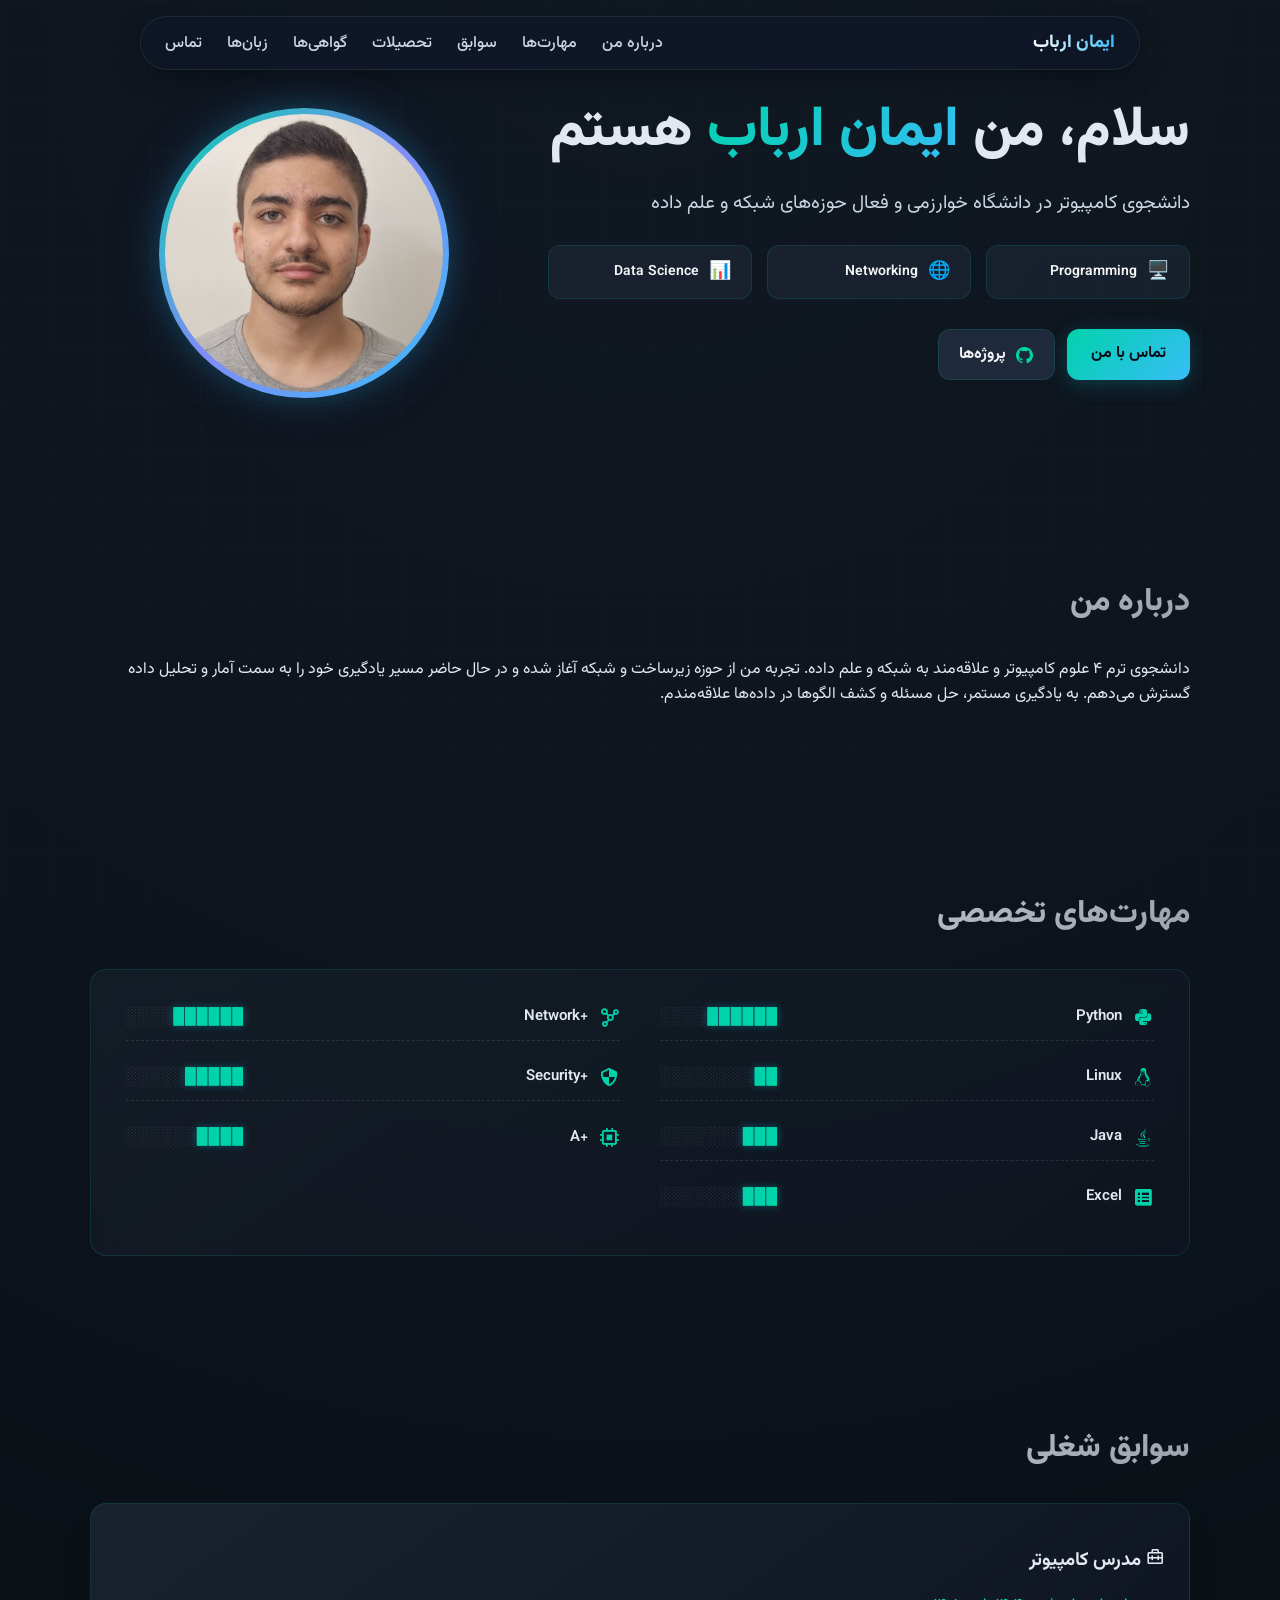
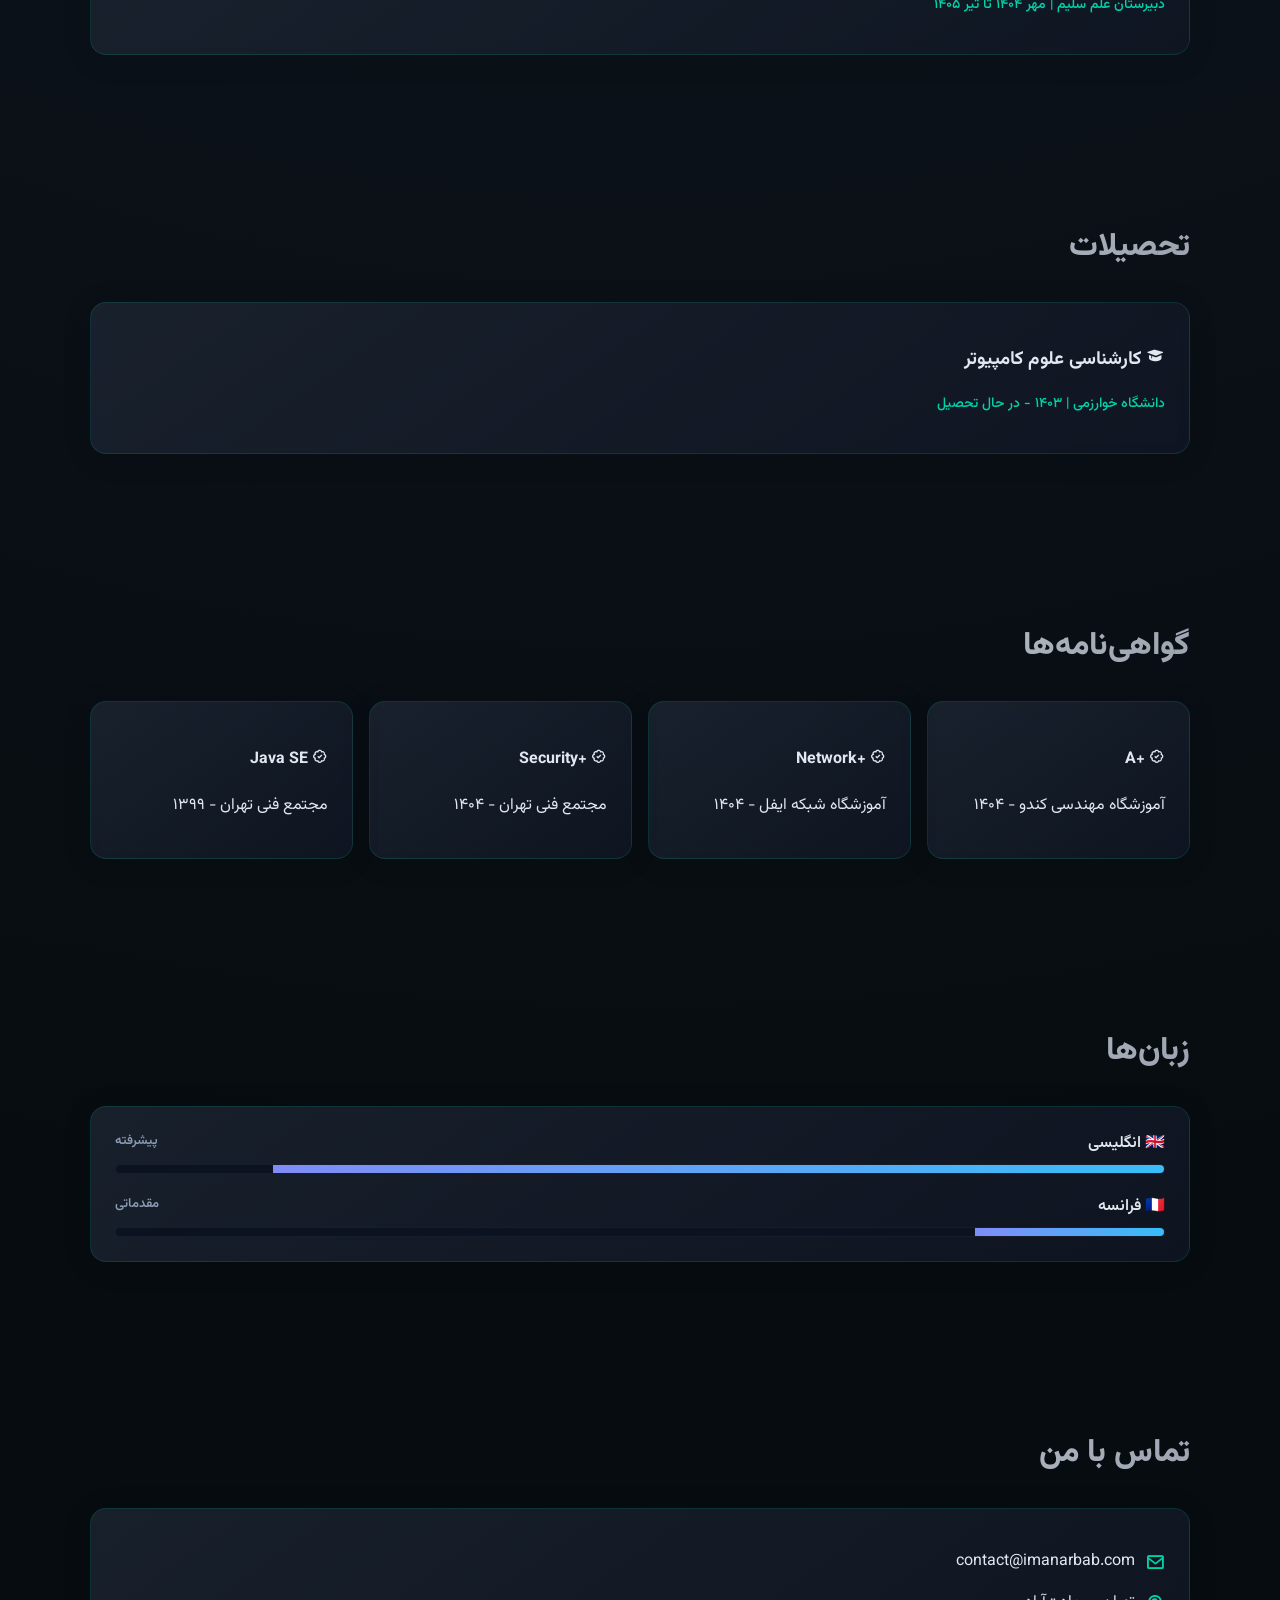
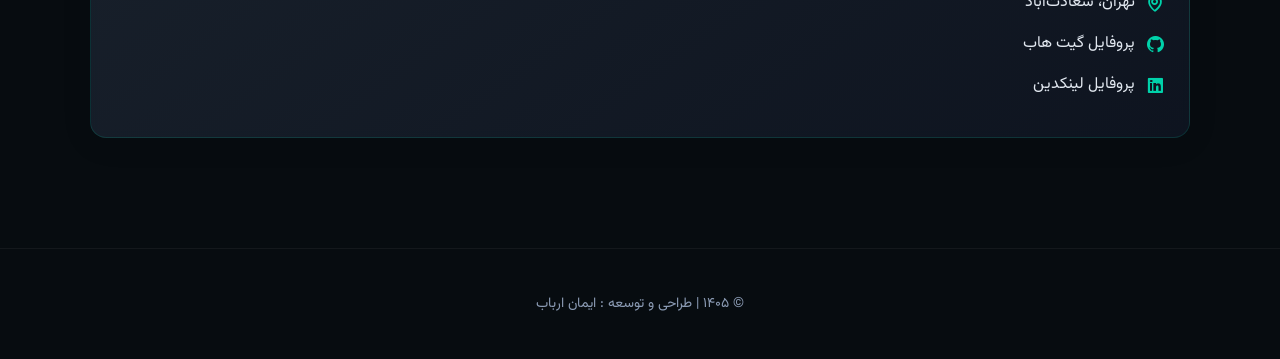
==== commit c66cd0b6: "Update index.html" ====
--- a/index.html
+++ b/index.html
@@ -160,7 +160,7 @@
     <section id="contact" class="section container hidden-animate">
       <h2>تماس با من</h2>
       <div class="card contact-card">
-        <p><i class='bx bx-phone'></i> <a href="tel:09332535053">۰۹۳۳۲۵۳۵۰۵۳</a></p>
+        <p><i class='bx bx-envelope'></i> <a href="mailto:contact@imanarbab.com">contact@imanarbab.com</a></p>
         <p><i class='bx bx-map'></i> تهران، سعادت‌آباد</p>
         <p><i class='bx bxl-github'></i> <a href="https://github.com/arbabiman" target="_blank">پروفایل گیت هاب</a></p>
         <p><i class='bx bxl-linkedin-square'></i> <a href="#" target="_blank">پروفایل لینکدین</a></p>
--- a/style.css
+++ b/style.css
@@ -305,7 +305,7 @@
 
 /* ریسپانسیو اختصاصی موبایل */
 @media (max-width:850px){
-  .hero{grid-template-columns:1fr; text-align: center; gap: 35px; padding-top: 40px;}
+  .hero{grid-template-columns:1fr; text-align: center; gap: 35px; padding-top: 120px;}
   .identity-badge { align-items: center; }
   .badge-tag { align-self: center; }
   .hero-pillars { flex-direction: column; gap: 10px; }
